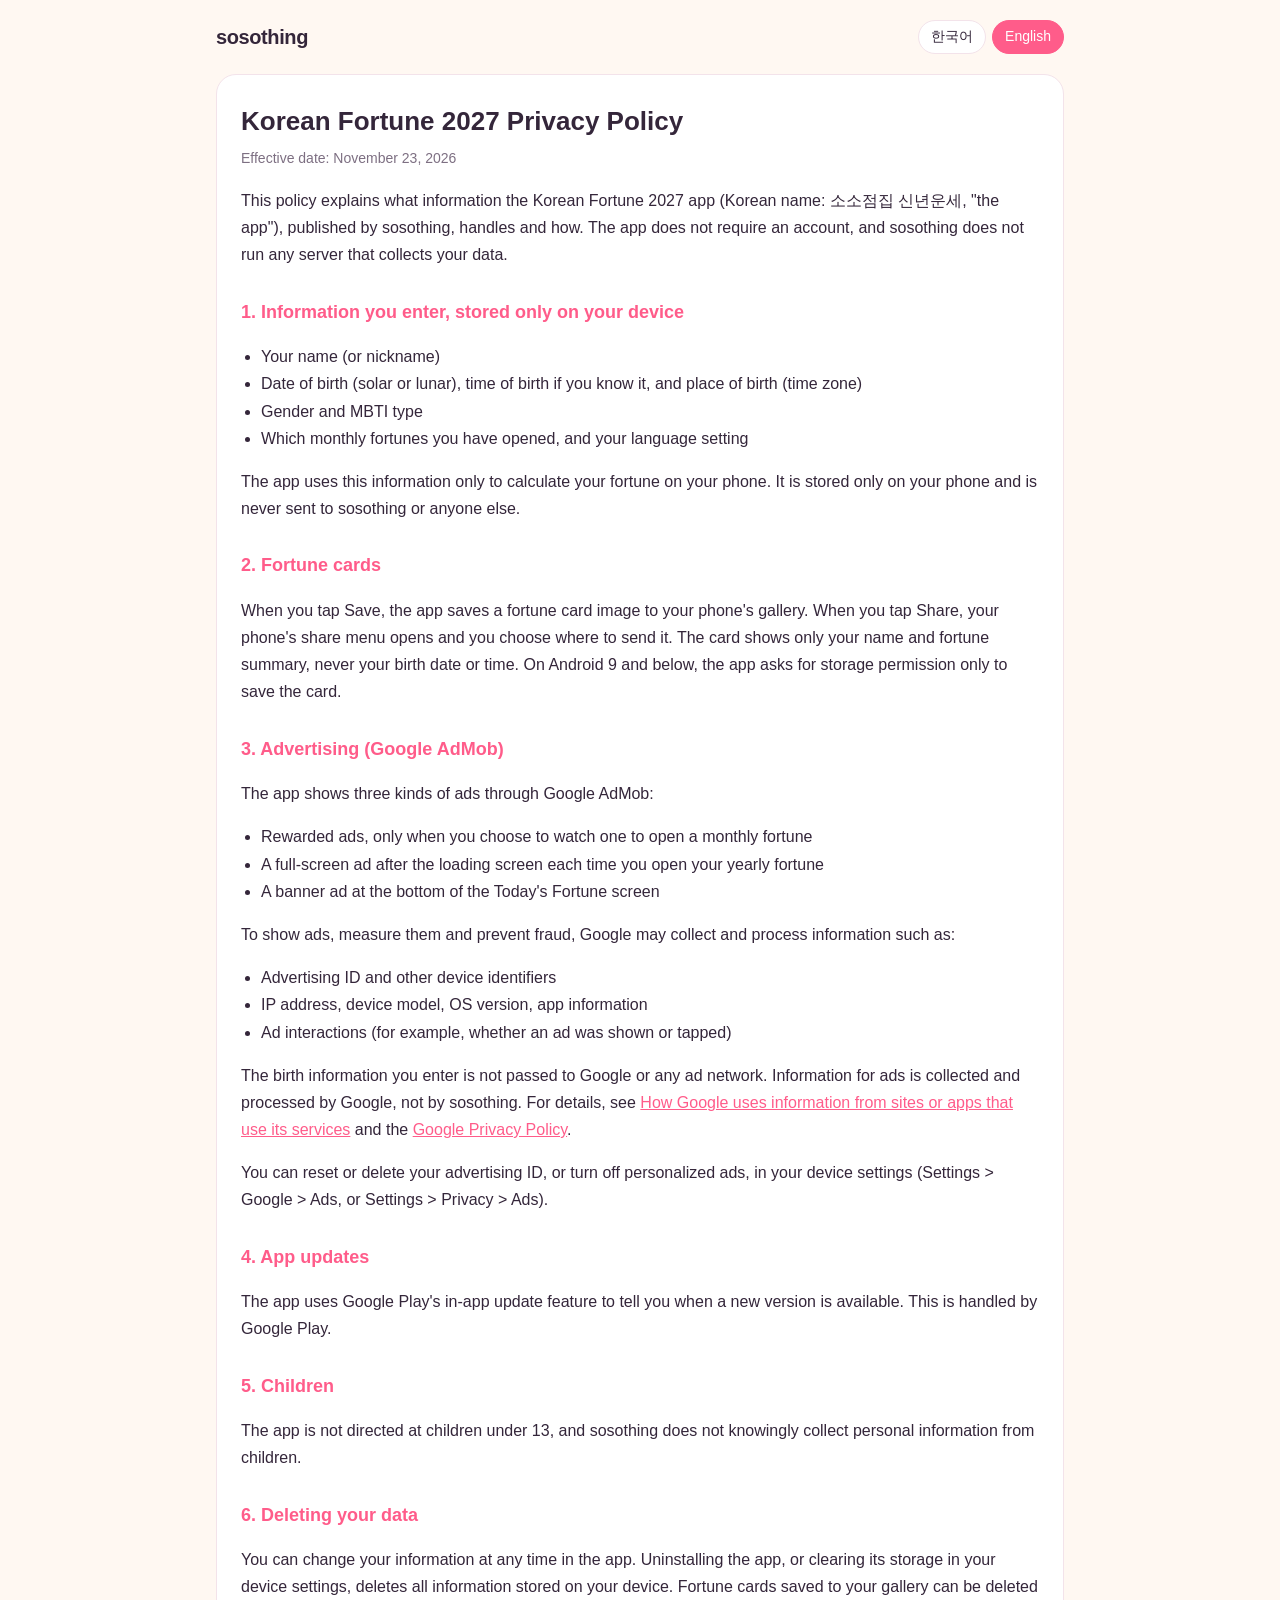
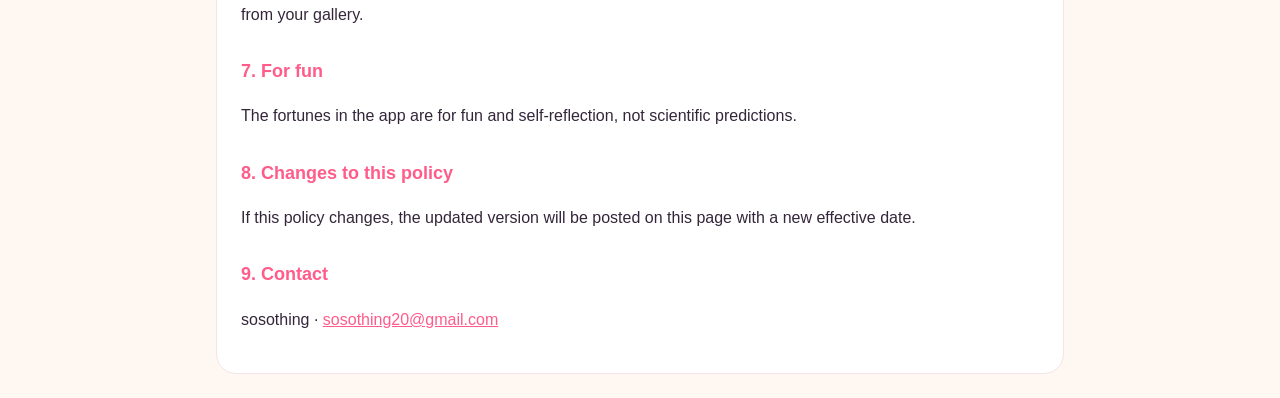
==== apps/newyear-2027/privacy.html @ 8b1c4a7f "소소점집 신년운세: 개인정보처리방침 추가 Co-Authored-By: Claude Opus 5.5 <noreply@anthropic.com>" ====
<!doctype html>
<html lang="ko" data-lang="ko">
<head>
<meta charset="utf-8">
<meta name="viewport" content="width=device-width, initial-scale=1">
<title>Korean Fortune 2027 · Privacy Policy</title>
<link rel="icon" href="../../assets/newyear-2027-icon.png">
<link rel="stylesheet" href="../../style.css">
<script src="../../lang.js"></script>
</head>
<body>
<div class="wrap">
  <header class="top">
    <a class="brand" href="../../">sosothing</a>
    <div class="lang-switch">
      <button type="button" data-set-lang="ko">한국어</button>
      <button type="button" data-set-lang="en">English</button>
    </div>
  </header>

  <section class="doc" lang="en">
    <h1>Korean Fortune 2027 Privacy Policy</h1>
    <p class="date">Effective date: November 23, 2026</p>
    <p>This policy explains what information the Korean Fortune 2027 app (Korean name: 소소점집 신년운세, "the app"), published by sosothing, handles and how. The app does not require an account, and sosothing does not run any server that collects your data.</p>

    <h2>1. Information you enter, stored only on your device</h2>
    <ul>
      <li>Your name (or nickname)</li>
      <li>Date of birth (solar or lunar), time of birth if you know it, and place of birth (time zone)</li>
      <li>Gender and MBTI type</li>
      <li>Which monthly fortunes you have opened, and your language setting</li>
    </ul>
    <p>The app uses this information only to calculate your fortune on your phone. It is stored only on your phone and is never sent to sosothing or anyone else.</p>

    <h2>2. Fortune cards</h2>
    <p>When you tap Save, the app saves a fortune card image to your phone's gallery. When you tap Share, your phone's share menu opens and you choose where to send it. The card shows only your name and fortune summary, never your birth date or time. On Android 9 and below, the app asks for storage permission only to save the card.</p>

    <h2>3. Advertising (Google AdMob)</h2>
    <p>The app shows three kinds of ads through Google AdMob:</p>
    <ul>
      <li>Rewarded ads, only when you choose to watch one to open a monthly fortune</li>
      <li>A full-screen ad after the loading screen each time you open your yearly fortune</li>
      <li>A banner ad at the bottom of the Today's Fortune screen</li>
    </ul>
    <p>To show ads, measure them and prevent fraud, Google may collect and process information such as:</p>
    <ul>
      <li>Advertising ID and other device identifiers</li>
      <li>IP address, device model, OS version, app information</li>
      <li>Ad interactions (for example, whether an ad was shown or tapped)</li>
    </ul>
    <p>The birth information you enter is not passed to Google or any ad network. Information for ads is collected and processed by Google, not by sosothing. For details, see <a href="https://policies.google.com/technologies/partner-sites">How Google uses information from sites or apps that use its services</a> and the <a href="https://policies.google.com/privacy">Google Privacy Policy</a>.</p>
    <p>You can reset or delete your advertising ID, or turn off personalized ads, in your device settings (Settings &gt; Google &gt; Ads, or Settings &gt; Privacy &gt; Ads).</p>

    <h2>4. App updates</h2>
    <p>The app uses Google Play's in-app update feature to tell you when a new version is available. This is handled by Google Play.</p>

    <h2>5. Children</h2>
    <p>The app is not directed at children under 13, and sosothing does not knowingly collect personal information from children.</p>

    <h2>6. Deleting your data</h2>
    <p>You can change your information at any time in the app. Uninstalling the app, or clearing its storage in your device settings, deletes all information stored on your device. Fortune cards saved to your gallery can be deleted from your gallery.</p>

    <h2>7. For fun</h2>
    <p>The fortunes in the app are for fun and self-reflection, not scientific predictions.</p>

    <h2>8. Changes to this policy</h2>
    <p>If this policy changes, the updated version will be posted on this page with a new effective date.</p>

    <h2>9. Contact</h2>
    <p>sosothing · <a href="mailto:sosothing20@gmail.com">sosothing20@gmail.com</a></p>
  </section>

  <section class="doc" lang="ko">
    <h1>소소점집 신년운세 개인정보처리방침</h1>
    <p class="date">시행일: 2026년 11월 23일</p>
    <p>이 방침은 소소한상상(sosothing)이 제공하는 소소점집 신년운세 앱(영어 이름 Korean Fortune 2027, 이하 "앱")이 어떤 정보를 어떻게 다루는지 설명합니다. 앱은 회원가입이 없으며, sosothing은 사용자 정보를 모으는 서버를 운영하지 않습니다.</p>

    <h2>1. 사용자가 넣고 기기에만 저장되는 정보</h2>
    <ul>
      <li>이름(또는 별명)</li>
      <li>생년월일(양력·음력), 아는 경우 태어난 시각, 태어난 곳(시간대)</li>
      <li>성별, MBTI</li>
      <li>열어 본 달별 운세, 언어 설정</li>
    </ul>
    <p>앱은 이 정보를 휴대폰 안에서 운세를 계산하는 데만 씁니다. 이 정보는 사용자의 휴대폰에만 저장되며, sosothing이나 다른 누구에게도 전송되지 않습니다.</p>

    <h2>2. 운세 카드</h2>
    <p>저장을 누르면 운세 카드 그림을 휴대폰 사진첩에 저장합니다. 공유를 누르면 휴대폰의 공유 창이 열리고, 보낼 곳은 사용자가 직접 고릅니다. 카드에는 이름과 운세 요약만 들어가며 생년월일과 태어난 시각은 들어가지 않습니다. Android 9 이하에서는 카드를 저장할 때만 저장 권한을 요청합니다.</p>

    <h2>3. 광고 (Google AdMob)</h2>
    <p>앱은 Google AdMob을 통해 세 가지 광고를 보여 줍니다.</p>
    <ul>
      <li>보상형 광고: 달별 운세를 열 때, 사용자가 직접 선택할 때만 나옵니다.</li>
      <li>전면 광고: 올해 운세를 열 때마다 계산 화면 뒤에 나옵니다.</li>
      <li>배너 광고: 오늘의 운세 화면 아래에 나옵니다.</li>
    </ul>
    <p>광고 제공, 효과 측정, 부정 사용 방지를 위해 Google이 다음과 같은 정보를 수집·처리할 수 있습니다.</p>
    <ul>
      <li>광고 ID 및 기타 기기 식별자</li>
      <li>IP 주소, 기기 모델, OS 버전, 앱 정보</li>
      <li>광고 관련 활동(광고 노출·클릭 여부 등)</li>
    </ul>
    <p>사용자가 넣은 생년월일 등 운세 정보는 Google이나 다른 광고 회사에 전달되지 않습니다. 광고에 쓰이는 정보는 sosothing이 아닌 Google이 수집하고 처리합니다. 자세한 내용은 <a href="https://policies.google.com/technologies/partner-sites?hl=ko">Google 서비스를 사용하는 사이트 또는 앱에서 Google이 정보를 사용하는 방법</a>과 <a href="https://policies.google.com/privacy?hl=ko">Google 개인정보처리방침</a>을 참고하세요.</p>
    <p>휴대폰 설정(설정 &gt; Google &gt; 광고, 또는 설정 &gt; 개인정보 보호 &gt; 광고)에서 광고 ID를 재설정·삭제하거나 맞춤 광고를 끌 수 있습니다.</p>

    <h2>4. 앱 업데이트</h2>
    <p>앱은 새 버전이 나오면 Google Play의 앱 내 업데이트 기능으로 알려 드립니다. 이 기능은 Google Play가 처리합니다.</p>

    <h2>5. 아동</h2>
    <p>앱은 만 13세 미만 아동을 대상으로 하지 않으며, sosothing은 아동의 개인정보를 알면서 수집하지 않습니다.</p>

    <h2>6. 정보 삭제</h2>
    <p>넣은 정보는 앱에서 언제든 고칠 수 있습니다. 앱을 삭제하거나 휴대폰 설정에서 앱 저장공간을 지우면 기기에 저장된 모든 정보가 함께 삭제됩니다. 사진첩에 저장한 운세 카드는 사진첩에서 지울 수 있습니다.</p>

    <h2>7. 재미로 보는 운세</h2>
    <p>앱의 운세는 재미와 자기 성찰을 위한 것이며 과학적인 예측이 아닙니다.</p>

    <h2>8. 방침 변경</h2>
    <p>방침이 바뀌면 이 페이지에 새 시행일과 함께 게시합니다.</p>

    <h2>9. 문의</h2>
    <p>소소한상상(sosothing) · <a href="mailto:sosothing20@gmail.com">sosothing20@gmail.com</a></p>
  </section>
</div>
</body>
</html>
---- style.css ----
:root {
  --ink: #34263a;
  --muted: #7d6f82;
  --accent: #ff5c8a;
  --accent-soft: #ffe4ec;
  --bg: #fff8f2;
  --card: #ffffff;
  --line: #f3e3ea;
}

* { box-sizing: border-box; }

body {
  margin: 0;
  background: var(--bg);
  color: var(--ink);
  font: 16px/1.7 -apple-system, "Segoe UI", Roboto, "Noto Sans KR", sans-serif;
}

a { color: var(--accent); }

.wrap { max-width: 880px; margin: 0 auto; padding: 0 16px; }

/* 언어 전환: html[data-lang]에 맞지 않는 쪽을 숨긴다 */
html[data-lang="ko"] [lang="en"]:not(html),
html[data-lang="en"] [lang="ko"]:not(html) { display: none; }

header.top {
  display: flex;
  align-items: center;
  justify-content: space-between;
  padding: 20px 0;
}

.brand {
  font-weight: 800;
  font-size: 20px;
  letter-spacing: -0.02em;
  color: var(--ink);
  text-decoration: none;
}

.lang-switch { display: flex; gap: 6px; }
.lang-switch button {
  font: inherit;
  font-size: 14px;
  padding: 4px 12px;
  border-radius: 999px;
  border: 1px solid var(--line);
  background: var(--card);
  color: var(--ink);
  cursor: pointer;
}
.lang-switch button[aria-pressed="true"] {
  background: var(--accent);
  border-color: var(--accent);
  color: #fff;
}

.hero { padding: 40px 0 32px; }
.hero h1 { font-size: 34px; line-height: 1.3; margin: 0 0 12px; letter-spacing: -0.02em; }
.hero p { color: var(--muted); font-size: 18px; margin: 0; max-width: 560px; }

h2.section-title { font-size: 22px; margin: 40px 0 16px; }

.apps { display: grid; grid-template-columns: repeat(auto-fit, minmax(300px, 1fr)); gap: 20px; }

.app {
  background: var(--card);
  border: 1px solid var(--line);
  border-radius: 24px;
  padding: 24px;
  display: flex;
  flex-direction: column;
}
.app-head { display: flex; gap: 16px; align-items: center; margin-bottom: 16px; }
.app-head img { width: 64px; height: 64px; border-radius: 16px; }
.app-head h3 { margin: 0; font-size: 20px; }
.app-head p { margin: 0; color: var(--muted); font-size: 14px; }
.app .shot { width: 100%; max-width: 220px; align-self: center; border-radius: 16px; border: 1px solid var(--line); margin: 8px 0 16px; }
.app ul { padding-left: 20px; margin: 0 0 20px; }
.app .links { margin-top: auto; display: flex; flex-wrap: wrap; gap: 8px; }

.btn {
  display: inline-block;
  padding: 8px 16px;
  border-radius: 999px;
  text-decoration: none;
  font-size: 14px;
  font-weight: 600;
}
.btn-primary { background: var(--accent); color: #fff; }
.btn-ghost { background: var(--accent-soft); color: var(--accent); }

.about {
  background: var(--card);
  border: 1px solid var(--line);
  border-radius: 24px;
  padding: 24px;
}
.about p { margin: 0 0 8px; }

footer {
  margin-top: 56px;
  padding: 24px 0 48px;
  border-top: 1px solid var(--line);
  color: var(--muted);
  font-size: 13px;
}
footer dl { display: grid; grid-template-columns: max-content 1fr; gap: 2px 16px; margin: 0 0 12px; }
footer dt { font-weight: 600; }
footer dd { margin: 0; }

/* 개인정보처리방침 같은 문서 페이지 */
.doc { background: var(--card); border: 1px solid var(--line); border-radius: 20px; padding: 24px; margin-bottom: 24px; }
.doc h1 { font-size: 26px; margin: 0 0 4px; }
.doc h2 { font-size: 18px; margin: 28px 0 8px; color: var(--accent); }
.doc .date { color: var(--muted); font-size: 14px; margin: 0 0 16px; }
.doc ul { padding-left: 20px; }

@media (max-width: 480px) {
  .hero h1 { font-size: 28px; }
  .hero p { font-size: 16px; }
}
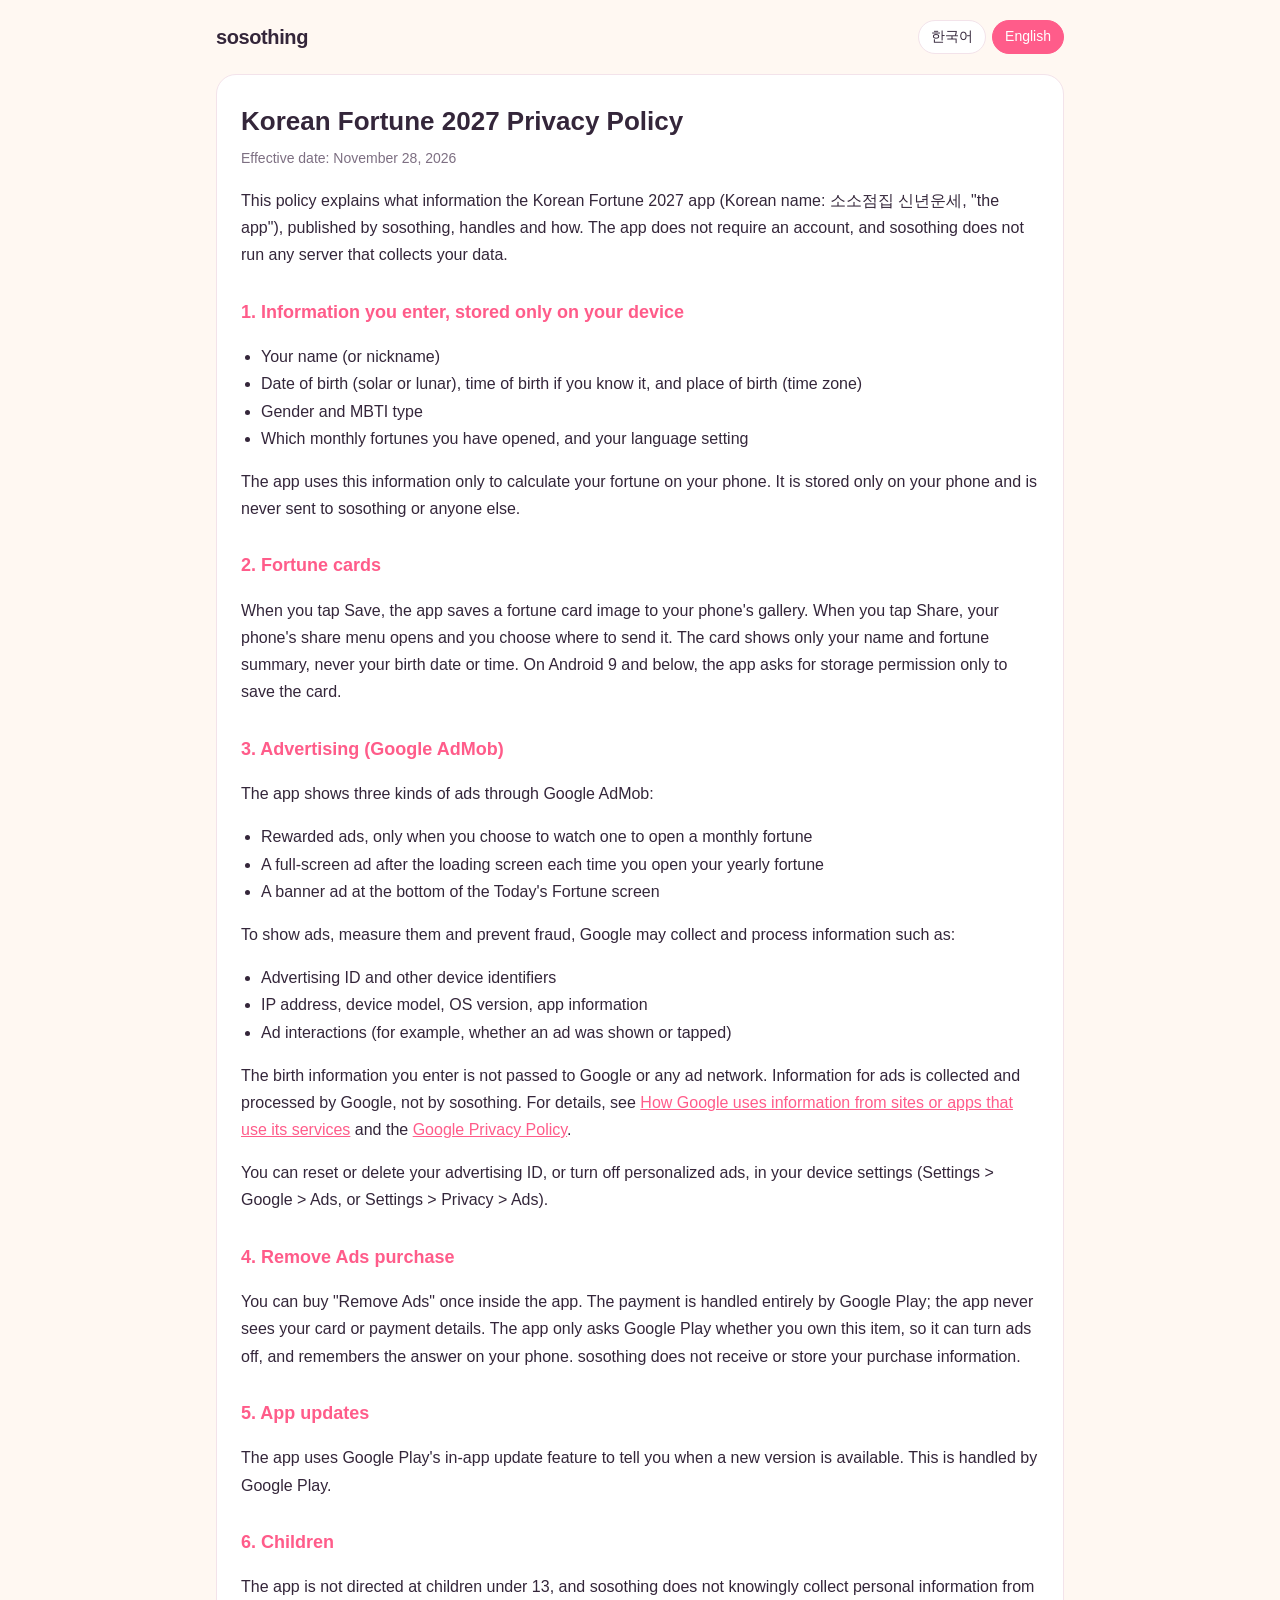
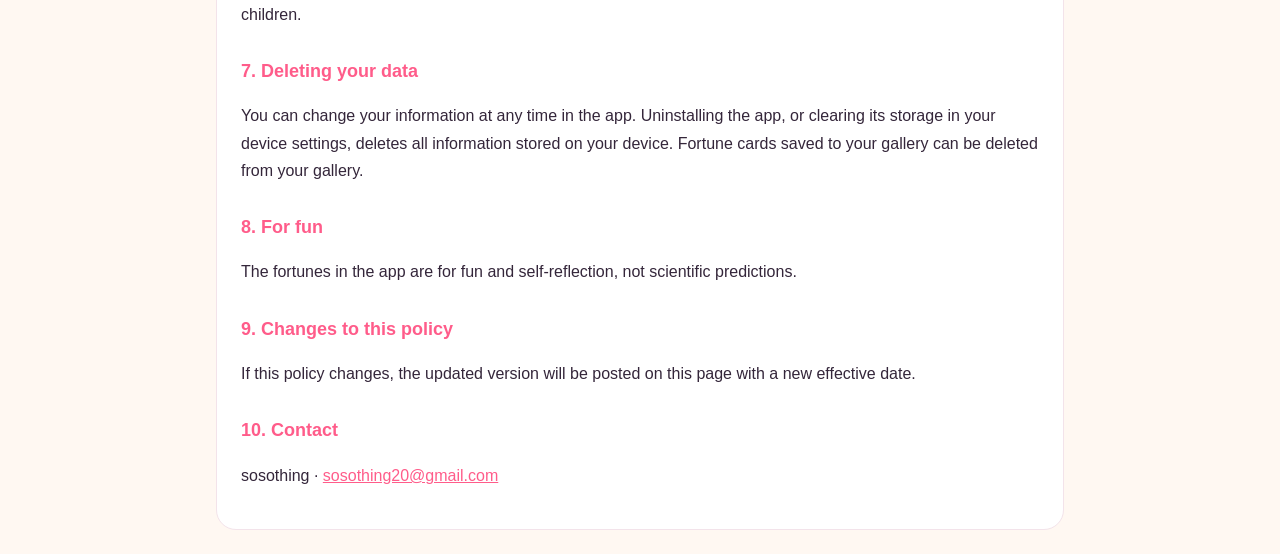
==== commit 9739169d: "Korean Fortune 2027: privacy policy with Remove Ads purchase, monthly fortunes a month ahead Co-Auth" ====
--- a/apps/newyear-2027/privacy.html
+++ b/apps/newyear-2027/privacy.html
@@ -20,7 +20,7 @@
 
   <section class="doc" lang="en">
     <h1>Korean Fortune 2027 Privacy Policy</h1>
-    <p class="date">Effective date: November 23, 2026</p>
+    <p class="date">Effective date: November 28, 2026</p>
     <p>This policy explains what information the Korean Fortune 2027 app (Korean name: 소소점집 신년운세, "the app"), published by sosothing, handles and how. The app does not require an account, and sosothing does not run any server that collects your data.</p>
 
     <h2>1. Information you enter, stored only on your device</h2>
@@ -51,28 +51,31 @@
     <p>The birth information you enter is not passed to Google or any ad network. Information for ads is collected and processed by Google, not by sosothing. For details, see <a href="https://policies.google.com/technologies/partner-sites">How Google uses information from sites or apps that use its services</a> and the <a href="https://policies.google.com/privacy">Google Privacy Policy</a>.</p>
     <p>You can reset or delete your advertising ID, or turn off personalized ads, in your device settings (Settings &gt; Google &gt; Ads, or Settings &gt; Privacy &gt; Ads).</p>
 
-    <h2>4. App updates</h2>
+    <h2>4. Remove Ads purchase</h2>
+    <p>You can buy "Remove Ads" once inside the app. The payment is handled entirely by Google Play; the app never sees your card or payment details. The app only asks Google Play whether you own this item, so it can turn ads off, and remembers the answer on your phone. sosothing does not receive or store your purchase information.</p>
+
+    <h2>5. App updates</h2>
     <p>The app uses Google Play's in-app update feature to tell you when a new version is available. This is handled by Google Play.</p>
 
-    <h2>5. Children</h2>
+    <h2>6. Children</h2>
     <p>The app is not directed at children under 13, and sosothing does not knowingly collect personal information from children.</p>
 
-    <h2>6. Deleting your data</h2>
+    <h2>7. Deleting your data</h2>
     <p>You can change your information at any time in the app. Uninstalling the app, or clearing its storage in your device settings, deletes all information stored on your device. Fortune cards saved to your gallery can be deleted from your gallery.</p>
 
-    <h2>7. For fun</h2>
+    <h2>8. For fun</h2>
     <p>The fortunes in the app are for fun and self-reflection, not scientific predictions.</p>
 
-    <h2>8. Changes to this policy</h2>
+    <h2>9. Changes to this policy</h2>
     <p>If this policy changes, the updated version will be posted on this page with a new effective date.</p>
 
-    <h2>9. Contact</h2>
+    <h2>10. Contact</h2>
     <p>sosothing · <a href="mailto:sosothing20@gmail.com">sosothing20@gmail.com</a></p>
   </section>
 
   <section class="doc" lang="ko">
     <h1>소소점집 신년운세 개인정보처리방침</h1>
-    <p class="date">시행일: 2026년 11월 23일</p>
+    <p class="date">시행일: 2026년 11월 28일</p>
     <p>이 방침은 소소한상상(sosothing)이 제공하는 소소점집 신년운세 앱(영어 이름 Korean Fortune 2027, 이하 "앱")이 어떤 정보를 어떻게 다루는지 설명합니다. 앱은 회원가입이 없으며, sosothing은 사용자 정보를 모으는 서버를 운영하지 않습니다.</p>
 
     <h2>1. 사용자가 넣고 기기에만 저장되는 정보</h2>
@@ -103,22 +106,25 @@
     <p>사용자가 넣은 생년월일 등 운세 정보는 Google이나 다른 광고 회사에 전달되지 않습니다. 광고에 쓰이는 정보는 sosothing이 아닌 Google이 수집하고 처리합니다. 자세한 내용은 <a href="https://policies.google.com/technologies/partner-sites?hl=ko">Google 서비스를 사용하는 사이트 또는 앱에서 Google이 정보를 사용하는 방법</a>과 <a href="https://policies.google.com/privacy?hl=ko">Google 개인정보처리방침</a>을 참고하세요.</p>
     <p>휴대폰 설정(설정 &gt; Google &gt; 광고, 또는 설정 &gt; 개인정보 보호 &gt; 광고)에서 광고 ID를 재설정·삭제하거나 맞춤 광고를 끌 수 있습니다.</p>
 
-    <h2>4. 앱 업데이트</h2>
+    <h2>4. 광고 제거 구매</h2>
+    <p>앱 안에서 "광고 없이 보기"를 한 번 구매할 수 있습니다. 결제는 모두 Google Play가 처리하며, 앱은 카드나 결제 정보를 보지 않습니다. 앱은 광고를 끄기 위해 이 상품을 샀는지만 Google Play에 확인하고, 그 결과를 휴대폰에 저장합니다. sosothing은 구매 정보를 받거나 저장하지 않습니다.</p>
+
+    <h2>5. 앱 업데이트</h2>
     <p>앱은 새 버전이 나오면 Google Play의 앱 내 업데이트 기능으로 알려 드립니다. 이 기능은 Google Play가 처리합니다.</p>
 
-    <h2>5. 아동</h2>
+    <h2>6. 아동</h2>
     <p>앱은 만 13세 미만 아동을 대상으로 하지 않으며, sosothing은 아동의 개인정보를 알면서 수집하지 않습니다.</p>
 
-    <h2>6. 정보 삭제</h2>
+    <h2>7. 정보 삭제</h2>
     <p>넣은 정보는 앱에서 언제든 고칠 수 있습니다. 앱을 삭제하거나 휴대폰 설정에서 앱 저장공간을 지우면 기기에 저장된 모든 정보가 함께 삭제됩니다. 사진첩에 저장한 운세 카드는 사진첩에서 지울 수 있습니다.</p>
 
-    <h2>7. 재미로 보는 운세</h2>
+    <h2>8. 재미로 보는 운세</h2>
     <p>앱의 운세는 재미와 자기 성찰을 위한 것이며 과학적인 예측이 아닙니다.</p>
 
-    <h2>8. 방침 변경</h2>
+    <h2>9. 방침 변경</h2>
     <p>방침이 바뀌면 이 페이지에 새 시행일과 함께 게시합니다.</p>
 
-    <h2>9. 문의</h2>
+    <h2>10. 문의</h2>
     <p>소소한상상(sosothing) · <a href="mailto:sosothing20@gmail.com">sosothing20@gmail.com</a></p>
   </section>
 </div>
--- a/style.css
+++ b/style.css
@@ -15,6 +15,9 @@
   background: var(--bg);
   color: var(--ink);
   font: 16px/1.7 -apple-system, "Segoe UI", Roboto, "Noto Sans KR", sans-serif;
+  /* 한글이 낱자로 끊기지 않고 낱말 단위로 줄바꿈되게. 긴 주소는 넘치지 않게 끊는다 */
+  word-break: keep-all;
+  overflow-wrap: break-word;
 }
 
 a { color: var(--accent); }
